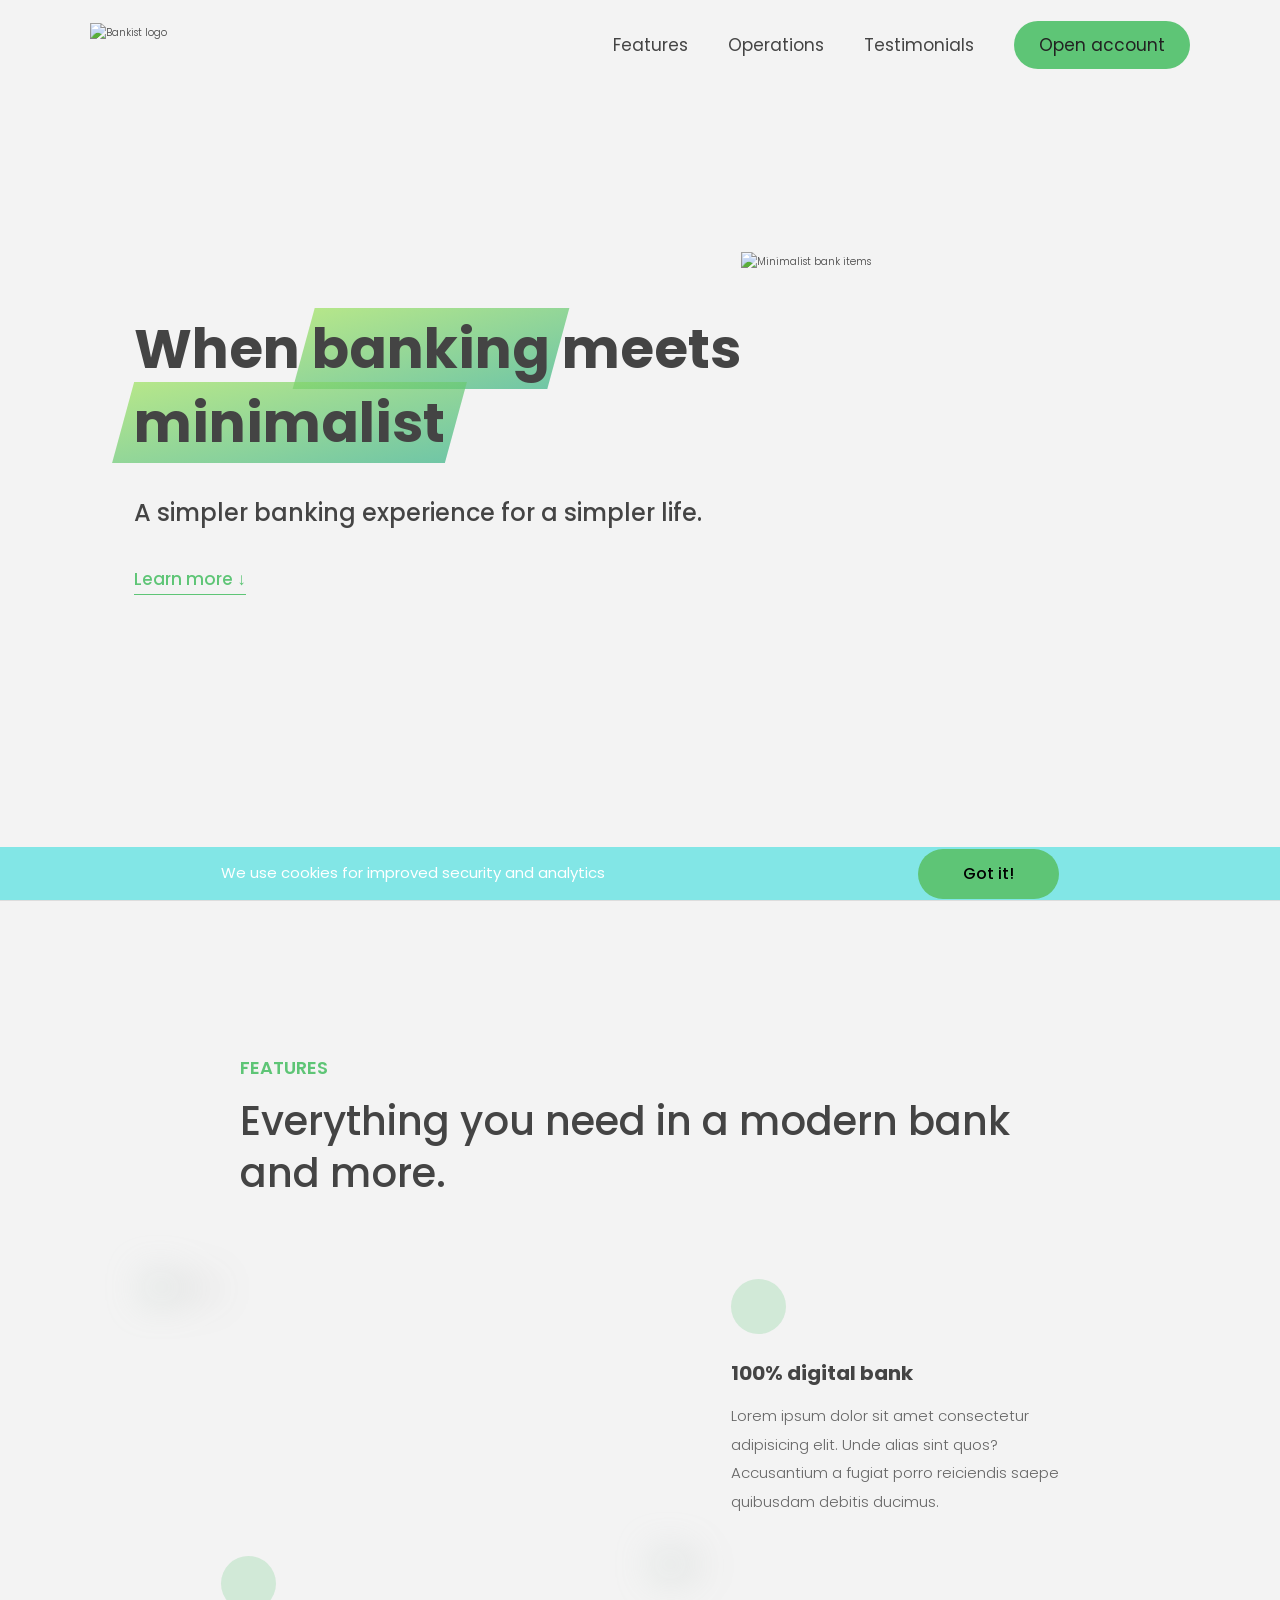
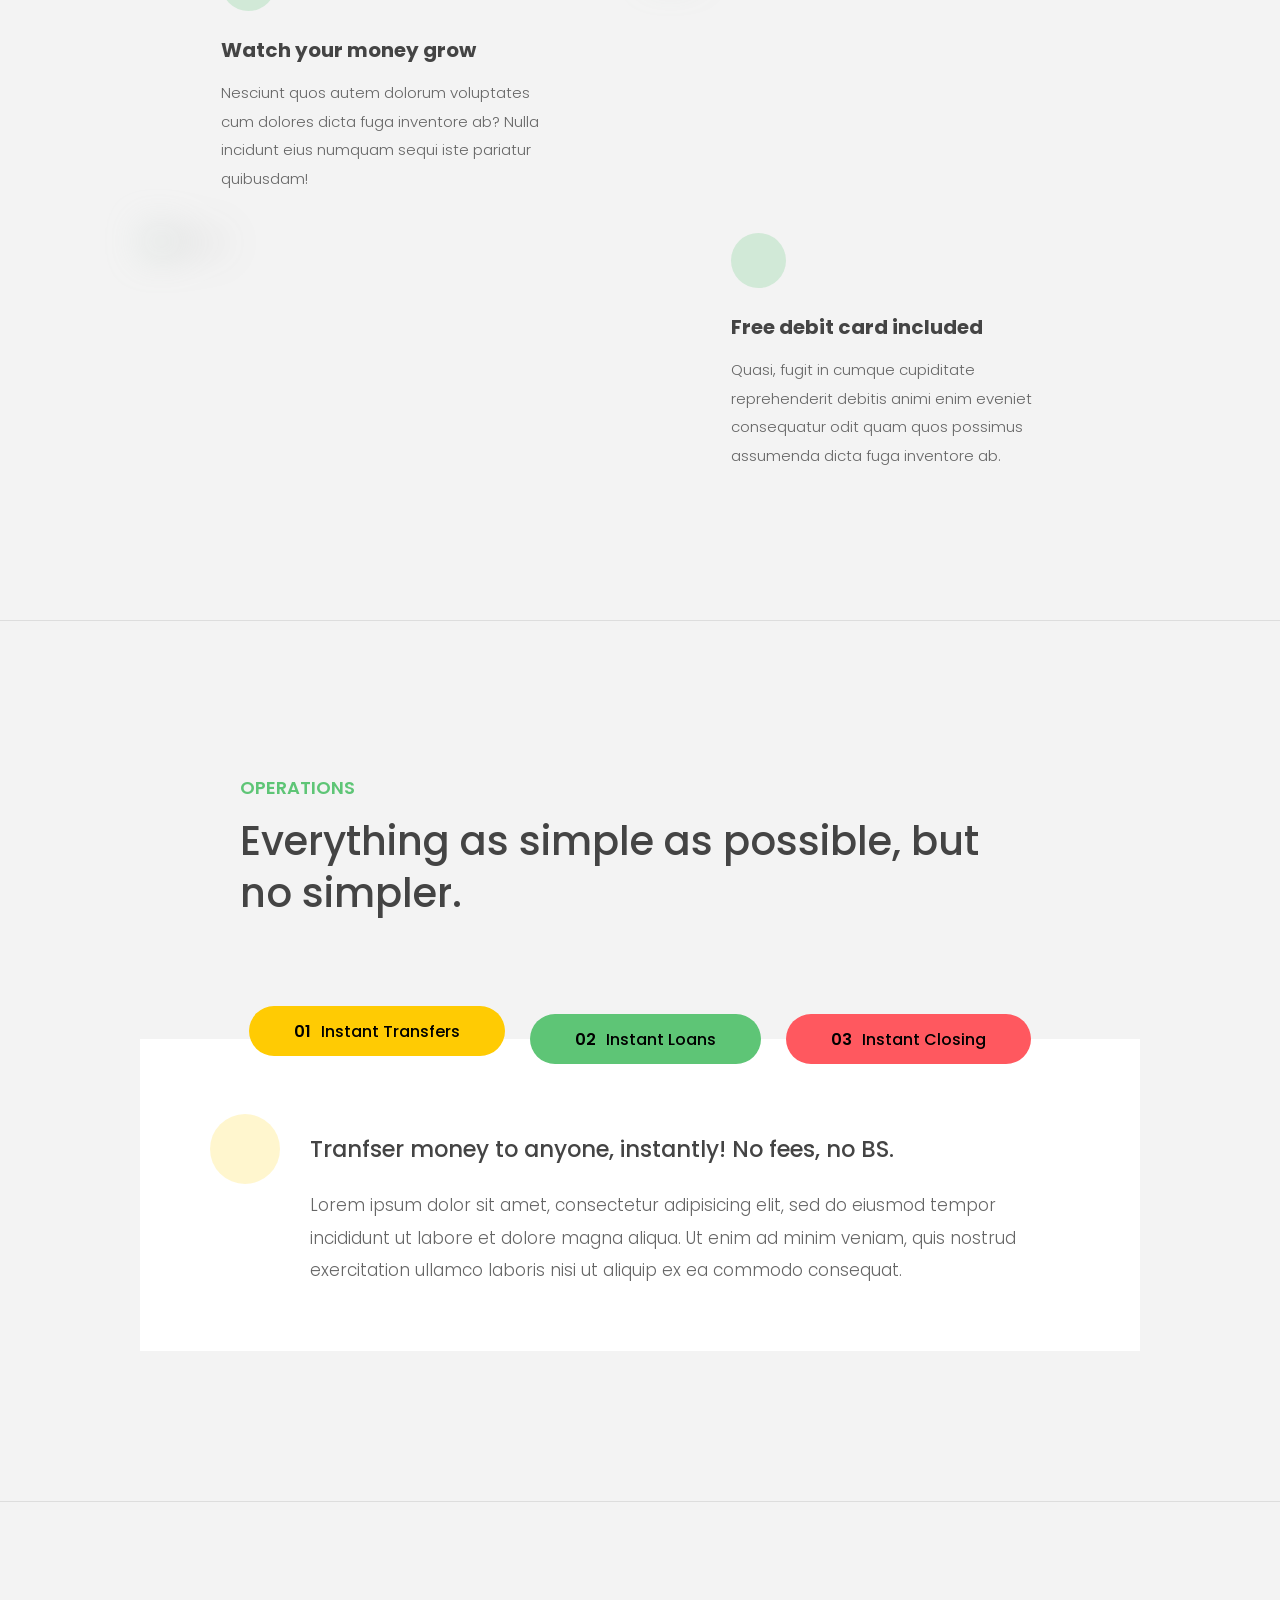
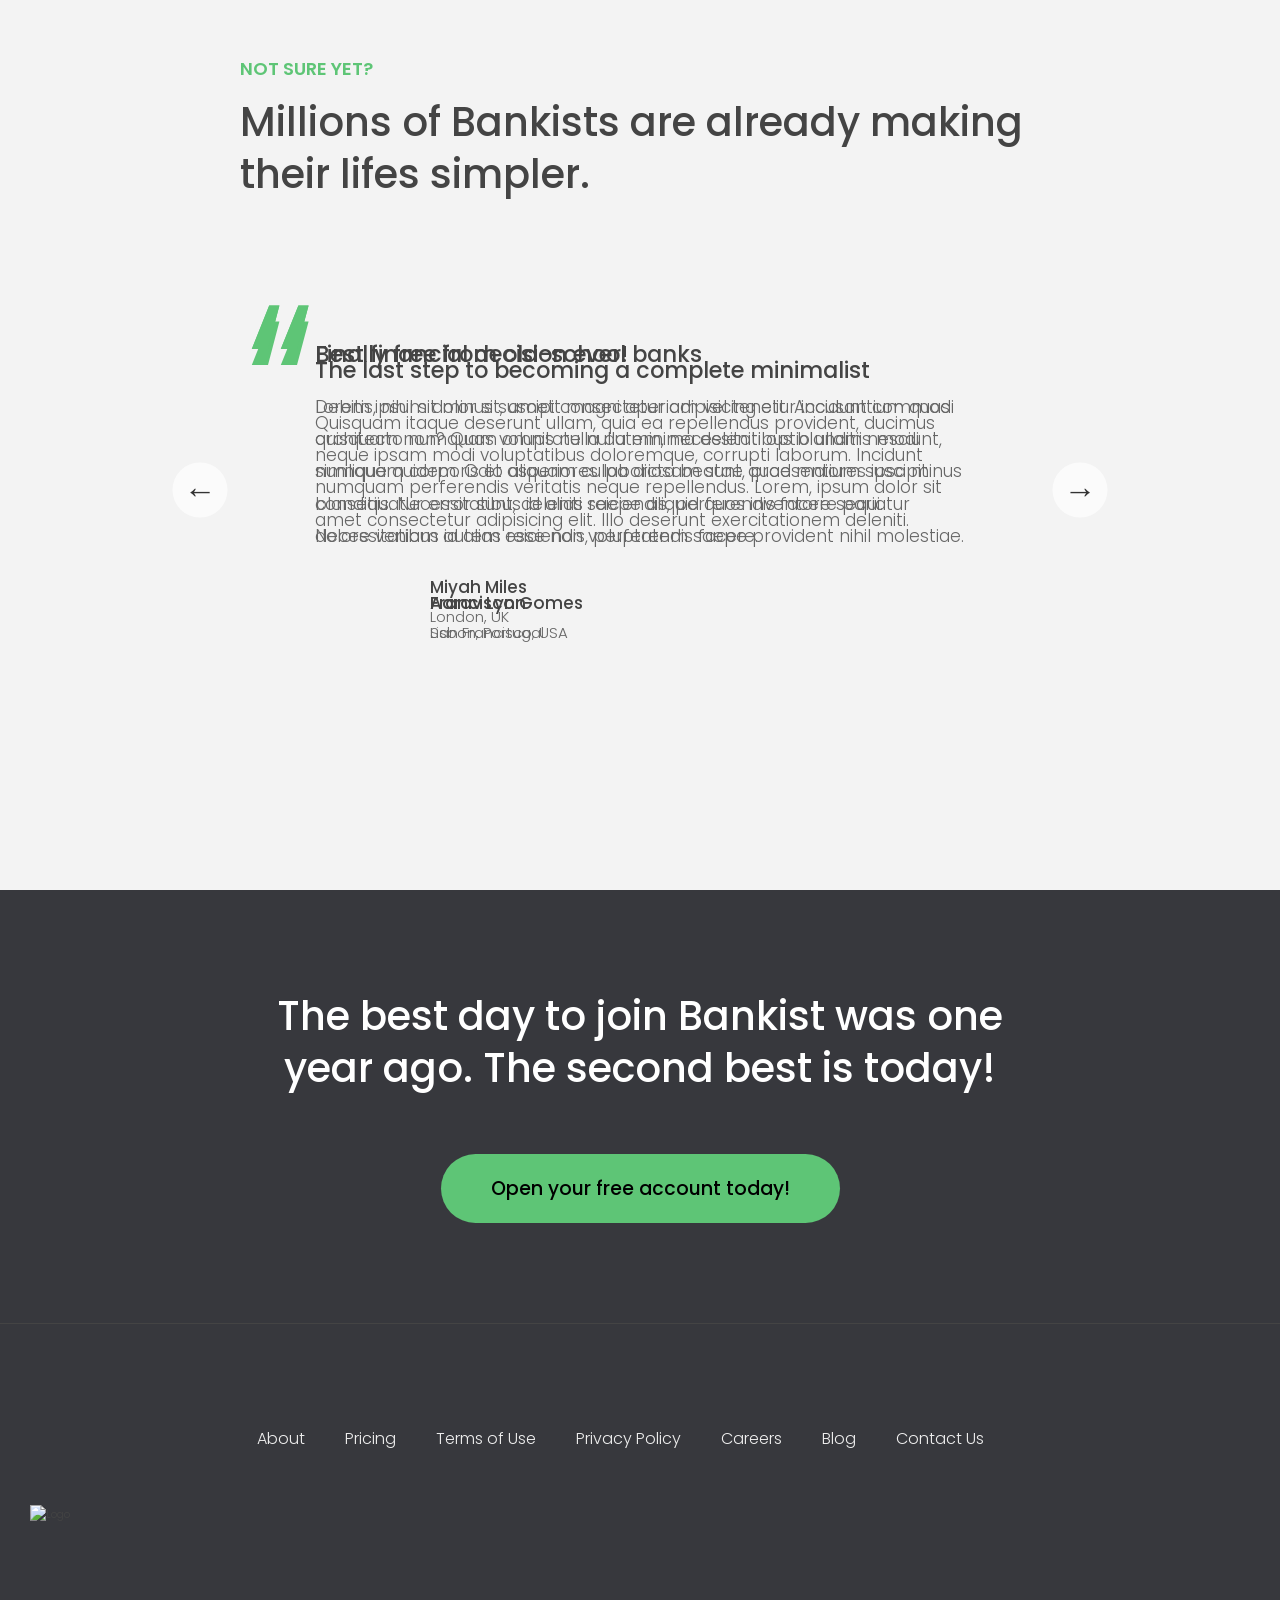
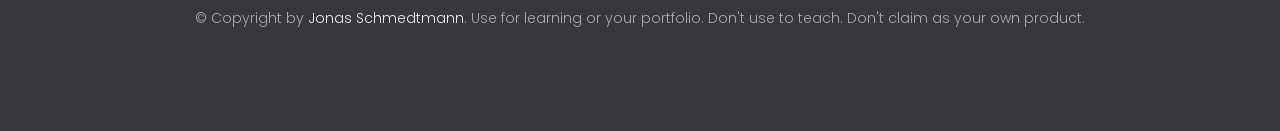
==== 13-Advanced-DOM-Bankist/starter/index.html @ be5c70af "New Commit" ====
<!doctype html>
<html lang="en">
  <head>
    <meta charset="UTF-8" />
    <meta name="viewport" content="width=device-width, initial-scale=1.0" />
    <meta http-equiv="X-UA-Compatible" content="ie=edge" />
    <link rel="shortcut icon" type="image/png" href="img/icon.png" />

    <link
      href="https://fonts.googleapis.com/css?family=Poppins:300,400,500,600&display=swap"
      rel="stylesheet"
    />
    <link rel="stylesheet" href="style.css" />
    <title>Bankist | When Banking meets Minimalist</title>
  </head>
  <body>
    <header class="header">
      <nav class="nav">
        <img
          src="img/logo.png"
          alt="Bankist logo"
          class="nav__logo"
          id="logo"
        />
        <ul class="nav__links">
          <li class="nav__item">
            <a class="nav__link" href="#section--1">Features</a>
          </li>
          <li class="nav__item">
            <a class="nav__link" href="#section--2">Operations</a>
          </li>
          <li class="nav__item">
            <a class="nav__link" href="#section--3">Testimonials</a>
          </li>
          <li class="nav__item">
            <a class="nav__link nav__link--btn btn--show-modal" href="#"
              >Open account</a
            >
          </li>
        </ul>
      </nav>

      <div class="header__title">
        <h1>
          When
          <!-- Green highlight effect -->
          <span class="highlight">banking</span>
          meets<br />
          <span class="highlight">minimalist</span>
        </h1>
        <h4>A simpler banking experience for a simpler life.</h4>
        <button class="btn--text btn--scroll-to">Learn more &DownArrow;</button>
        <img
          src="img/hero.png"
          class="header__img"
          alt="Minimalist bank items"
        />
      </div>
    </header>

    <section class="section" id="section--1">
      <div class="section__title">
        <h2 class="section__description">Features</h2>
        <h3 class="section__header">
          Everything you need in a modern bank and more.
        </h3>
      </div>

      <div class="features">
        <img
          src="img/digital-lazy.jpg"
          data-src="img/digital.jpg"
          alt="Computer"
          class="features__img lazy-img"
        />
        <div class="features__feature">
          <div class="features__icon">
            <svg>
              <use xlink:href="img/icons.svg#icon-monitor"></use>
            </svg>
          </div>
          <h5 class="features__header">100% digital bank</h5>
          <p>
            Lorem ipsum dolor sit amet consectetur adipisicing elit. Unde alias
            sint quos? Accusantium a fugiat porro reiciendis saepe quibusdam
            debitis ducimus.
          </p>
        </div>

        <div class="features__feature">
          <div class="features__icon">
            <svg>
              <use xlink:href="img/icons.svg#icon-trending-up"></use>
            </svg>
          </div>
          <h5 class="features__header">Watch your money grow</h5>
          <p>
            Nesciunt quos autem dolorum voluptates cum dolores dicta fuga
            inventore ab? Nulla incidunt eius numquam sequi iste pariatur
            quibusdam!
          </p>
        </div>
        <img
          src="img/grow-lazy.jpg"
          data-src="img/grow.jpg"
          alt="Plant"
          class="features__img lazy-img"
        />

        <img
          src="img/card-lazy.jpg"
          data-src="img/card.jpg"
          alt="Credit card"
          class="features__img lazy-img"
        />
        <div class="features__feature">
          <div class="features__icon">
            <svg>
              <use xlink:href="img/icons.svg#icon-credit-card"></use>
            </svg>
          </div>
          <h5 class="features__header">Free debit card included</h5>
          <p>
            Quasi, fugit in cumque cupiditate reprehenderit debitis animi enim
            eveniet consequatur odit quam quos possimus assumenda dicta fuga
            inventore ab.
          </p>
        </div>
      </div>
    </section>

    <section class="section" id="section--2">
      <div class="section__title">
        <h2 class="section__description">Operations</h2>
        <h3 class="section__header">
          Everything as simple as possible, but no simpler.
        </h3>
      </div>

      <div class="operations">
        <div class="operations__tab-container">
          <button
            class="btn operations__tab operations__tab--1 operations__tab--active"
            data-tab="1"
          >
            <span>01</span>Instant Transfers
          </button>
          <button class="btn operations__tab operations__tab--2" data-tab="2">
            <span>02</span>Instant Loans
          </button>
          <button class="btn operations__tab operations__tab--3" data-tab="3">
            <span>03</span>Instant Closing
          </button>
        </div>
        <div
          class="operations__content operations__content--1 operations__content--active"
        >
          <div class="operations__icon operations__icon--1">
            <svg>
              <use xlink:href="img/icons.svg#icon-upload"></use>
            </svg>
          </div>
          <h5 class="operations__header">
            Tranfser money to anyone, instantly! No fees, no BS.
          </h5>
          <p>
            Lorem ipsum dolor sit amet, consectetur adipisicing elit, sed do
            eiusmod tempor incididunt ut labore et dolore magna aliqua. Ut enim
            ad minim veniam, quis nostrud exercitation ullamco laboris nisi ut
            aliquip ex ea commodo consequat.
          </p>
        </div>

        <div class="operations__content operations__content--2">
          <div class="operations__icon operations__icon--2">
            <svg>
              <use xlink:href="img/icons.svg#icon-home"></use>
            </svg>
          </div>
          <h5 class="operations__header">
            Buy a home or make your dreams come true, with instant loans.
          </h5>
          <p>
            Duis aute irure dolor in reprehenderit in voluptate velit esse
            cillum dolore eu fugiat nulla pariatur. Excepteur sint occaecat
            cupidatat non proident, sunt in culpa qui officia deserunt mollit
            anim id est laborum.
          </p>
        </div>
        <div class="operations__content operations__content--3">
          <div class="operations__icon operations__icon--3">
            <svg>
              <use xlink:href="img/icons.svg#icon-user-x"></use>
            </svg>
          </div>
          <h5 class="operations__header">
            No longer need your account? No problem! Close it instantly.
          </h5>
          <p>
            Excepteur sint occaecat cupidatat non proident, sunt in culpa qui
            officia deserunt mollit anim id est laborum. Ut enim ad minim
            veniam, quis nostrud exercitation ullamco laboris nisi ut aliquip ex
            ea commodo consequat.
          </p>
        </div>
      </div>
    </section>

    <section class="section" id="section--3">
      <div class="section__title section__title--testimonials">
        <h2 class="section__description">Not sure yet?</h2>
        <h3 class="section__header">
          Millions of Bankists are already making their lifes simpler.
        </h3>
      </div>

      <div class="slider">
        <div class="slide slide--1">
          <div class="testimonial">
            <h5 class="testimonial__header">Best financial decision ever!</h5>
            <blockquote class="testimonial__text">
              Lorem ipsum dolor sit, amet consectetur adipisicing elit.
              Accusantium quas quisquam non? Quas voluptate nulla minima
              deleniti optio ullam nesciunt, numquam corporis et asperiores
              laboriosam sunt, praesentium suscipit blanditiis. Necessitatibus
              id alias reiciendis, perferendis facere pariatur dolore veniam
              autem esse non voluptatem saepe provident nihil molestiae.
            </blockquote>
            <address class="testimonial__author">
              <img src="img/user-1.jpg" alt="" class="testimonial__photo" />
              <h6 class="testimonial__name">Aarav Lynn</h6>
              <p class="testimonial__location">San Francisco, USA</p>
            </address>
          </div>
        </div>

        <div class="slide slide--2">
          <div class="testimonial">
            <h5 class="testimonial__header">
              The last step to becoming a complete minimalist
            </h5>
            <blockquote class="testimonial__text">
              Quisquam itaque deserunt ullam, quia ea repellendus provident,
              ducimus neque ipsam modi voluptatibus doloremque, corrupti
              laborum. Incidunt numquam perferendis veritatis neque repellendus.
              Lorem, ipsum dolor sit amet consectetur adipisicing elit. Illo
              deserunt exercitationem deleniti.
            </blockquote>
            <address class="testimonial__author">
              <img src="img/user-2.jpg" alt="" class="testimonial__photo" />
              <h6 class="testimonial__name">Miyah Miles</h6>
              <p class="testimonial__location">London, UK</p>
            </address>
          </div>
        </div>

        <div class="slide slide--3">
          <div class="testimonial">
            <h5 class="testimonial__header">
              Finally free from old-school banks
            </h5>
            <blockquote class="testimonial__text">
              Debitis, nihil sit minus suscipit magni aperiam vel tenetur
              incidunt commodi architecto numquam omnis nulla autem,
              necessitatibus blanditiis modi similique quidem. Odio aliquam
              culpa dicta beatae quod maiores ipsa minus consequatur error sunt,
              deleniti saepe aliquid quos inventore sequi. Necessitatibus id
              alias reiciendis, perferendis facere.
            </blockquote>
            <address class="testimonial__author">
              <img src="img/user-3.jpg" alt="" class="testimonial__photo" />
              <h6 class="testimonial__name">Francisco Gomes</h6>
              <p class="testimonial__location">Lisbon, Portugal</p>
            </address>
          </div>
        </div>

        <!-- <div class="slide"><img src="img/img-1.jpg" alt="Photo 1" /></div>
        <div class="slide"><img src="img/img-2.jpg" alt="Photo 2" /></div>
        <div class="slide"><img src="img/img-3.jpg" alt="Photo 3" /></div>
        <div class="slide"><img src="img/img-4.jpg" alt="Photo 4" /></div> -->
        <button class="slider__btn slider__btn--left">&larr;</button>
        <button class="slider__btn slider__btn--right">&rarr;</button>
        <div class="dots"></div>
      </div>
    </section>

    <section class="section section--sign-up">
      <div class="section__title">
        <h3 class="section__header">
          The best day to join Bankist was one year ago. The second best is
          today!
        </h3>
      </div>
      <button class="btn btn--show-modal">Open your free account today!</button>
    </section>

    <footer class="footer">
      <ul class="footer__nav">
        <li class="footer__item">
          <a class="footer__link" href="#">About</a>
        </li>
        <li class="footer__item">
          <a class="footer__link" href="#">Pricing</a>
        </li>
        <li class="footer__item">
          <a class="footer__link" href="#">Terms of Use</a>
        </li>
        <li class="footer__item">
          <a class="footer__link" href="#">Privacy Policy</a>
        </li>
        <li class="footer__item">
          <a class="footer__link" href="#">Careers</a>
        </li>
        <li class="footer__item">
          <a class="footer__link" href="#">Blog</a>
        </li>
        <li class="footer__item">
          <a class="footer__link" href="#">Contact Us</a>
        </li>
      </ul>
      <img src="img/icon.png" alt="Logo" class="footer__logo" />
      <p class="footer__copyright">
        &copy; Copyright by
        <a
          class="footer__link twitter-link"
          target="_blank"
          href="https://twitter.com/jonasschmedtman"
          >Jonas Schmedtmann</a
        >. Use for learning or your portfolio. Don't use to teach. Don't claim
        as your own product.
      </p>
    </footer>

    <div class="modal hidden">
      <button class="btn--close-modal">&times;</button>
      <h2 class="modal__header">
        Open your bank account <br />
        in just <span class="highlight">5 minutes</span>
      </h2>
      <form class="modal__form">
        <label>First Name</label>
        <input type="text" />
        <label>Last Name</label>
        <input type="text" />
        <label>Email Address</label>
        <input type="email" />
        <button class="btn">Next step &rarr;</button>
      </form>
    </div>
    <div class="overlay hidden"></div>

    <script src="script.js"></script>
  </body>
</html>
---- 13-Advanced-DOM-Bankist/starter/style.css ----
/* The page is NOT responsive. You can implement responsiveness yourself if you wanna have some fun 😃 */

:root {
  --color-primary: #5ec576;
  --color-secondary: #ffcb03;
  --color-tertiary: #ff585f;
  --color-primary-darker: #4bbb7d;
  --color-secondary-darker: #ffbb00;
  --color-tertiary-darker: #fd424b;
  --color-primary-opacity: #5ec5763a;
  --color-secondary-opacity: #ffcd0331;
  --color-tertiary-opacity: #ff58602d;
  --gradient-primary: linear-gradient(to top left, #39b385, #9be15d);
  --gradient-secondary: linear-gradient(to top left, #ffb003, #ffcb03);
}

* {
  margin: 0;
  padding: 0;
  box-sizing: inherit;
}

html {
  font-size: 62.5%;
  box-sizing: border-box;
}

body {
  font-family: 'Poppins', sans-serif;
  font-weight: 300;
  color: #444;
  line-height: 1.9;
  background-color: #f3f3f3;
}

/* GENERAL ELEMENTS */
.section {
  padding: 15rem 3rem;
  border-top: 1px solid #ddd;

  transition:
    transform 1s,
    opacity 1s;
}

.section--hidden {
  opacity: 0;
  transform: translateY(8rem);
}

.section__title {
  max-width: 80rem;
  margin: 0 auto 8rem auto;
}

.section__description {
  font-size: 1.8rem;
  font-weight: 600;
  text-transform: uppercase;
  color: var(--color-primary);
  margin-bottom: 1rem;
}

.section__header {
  font-size: 4rem;
  line-height: 1.3;
  font-weight: 500;
}

.btn {
  display: inline-block;
  background-color: var(--color-primary);
  font-size: 1.6rem;
  font-family: inherit;
  font-weight: 500;
  border: none;
  padding: 1.25rem 4.5rem;
  border-radius: 10rem;
  cursor: pointer;
  transition: all 0.3s;
}

.btn:hover {
  background-color: var(--color-primary-darker);
}

.btn--text {
  display: inline-block;
  background: none;
  font-size: 1.7rem;
  font-family: inherit;
  font-weight: 500;
  color: var(--color-primary);
  border: none;
  border-bottom: 1px solid currentColor;
  padding-bottom: 2px;
  cursor: pointer;
  transition: all 0.3s;
}

p {
  color: #666;
}

/* This is BAD for accessibility! Don't do in the real world! */
button:focus {
  outline: none;
}

img {
  transition: filter 0.5s;
}

.lazy-img {
  filter: blur(20px);
}

/* NAVIGATION */
.nav {
  display: flex;
  justify-content: space-between;
  align-items: center;
  height: 9rem;
  width: 100%;
  padding: 0 6rem;
  z-index: 100;
}

/* nav and stickly class at the same time */
.nav.sticky {
  position: fixed;
  background-color: rgba(255, 255, 255, 0.95);
}

.nav__logo {
  height: 4.5rem;
  transition: all 0.3s;
}

.nav__links {
  display: flex;
  align-items: center;
  list-style: none;
}

.nav__item {
  margin-left: 4rem;
}

.nav__link:link,
.nav__link:visited {
  font-size: 1.7rem;
  font-weight: 400;
  color: inherit;
  text-decoration: none;
  display: block;
  transition: all 0.3s;
}

.nav__link--btn:link,
.nav__link--btn:visited {
  padding: 0.8rem 2.5rem;
  border-radius: 3rem;
  background-color: var(--color-primary);
  color: #222;
}

.nav__link--btn:hover,
.nav__link--btn:active {
  color: inherit;
  background-color: var(--color-primary-darker);
  color: #333;
}

/* HEADER */
.header {
  padding: 0 3rem;
  height: 100vh;
  display: flex;
  flex-direction: column;
  align-items: center;
}

.header__title {
  flex: 1;

  max-width: 115rem;
  display: grid;
  grid-template-columns: 3fr 2fr;
  row-gap: 3rem;
  align-content: center;
  justify-content: center;

  align-items: start;
  justify-items: start;
}

h1 {
  font-size: 5.5rem;
  line-height: 1.35;
}

h4 {
  font-size: 2.4rem;
  font-weight: 500;
}

.header__img {
  width: 100%;
  grid-column: 2 / 3;
  grid-row: 1 / span 4;
  transform: translateY(-6rem);
}

.highlight {
  position: relative;
}

.highlight::after {
  display: block;
  content: '';
  position: absolute;
  bottom: 0;
  left: 0;
  height: 100%;
  width: 100%;
  z-index: -1;
  opacity: 0.7;
  transform: scale(1.07, 1.05) skewX(-15deg);
  background-image: var(--gradient-primary);
}

/* FEATURES */
.features {
  display: grid;
  grid-template-columns: 1fr 1fr;
  gap: 4rem;
  margin: 0 12rem;
}

.features__img {
  width: 100%;
}

.features__feature {
  align-self: center;
  justify-self: center;
  width: 70%;
  font-size: 1.5rem;
}

.features__icon {
  display: flex;
  align-items: center;
  justify-content: center;
  background-color: var(--color-primary-opacity);
  height: 5.5rem;
  width: 5.5rem;
  border-radius: 50%;
  margin-bottom: 2rem;
}

.features__icon svg {
  height: 2.5rem;
  width: 2.5rem;
  fill: var(--color-primary);
}

.features__header {
  font-size: 2rem;
  margin-bottom: 1rem;
}

/* OPERATIONS */
.operations {
  max-width: 100rem;
  margin: 12rem auto 0 auto;

  background-color: #fff;
}

.operations__tab-container {
  display: flex;
  justify-content: center;
}

.operations__tab {
  margin-right: 2.5rem;
  transform: translateY(-50%);
}

.operations__tab span {
  margin-right: 1rem;
  font-weight: 600;
  display: inline-block;
}

.operations__tab--1 {
  background-color: var(--color-secondary);
}

.operations__tab--1:hover {
  background-color: var(--color-secondary-darker);
}

.operations__tab--3 {
  background-color: var(--color-tertiary);
  margin: 0;
}

.operations__tab--3:hover {
  background-color: var(--color-tertiary-darker);
}

.operations__tab--active {
  transform: translateY(-66%);
}

.operations__content {
  display: none;

  /* JUST PRESENTATIONAL */
  font-size: 1.7rem;
  padding: 2.5rem 7rem 6.5rem 7rem;
}

.operations__content--active {
  display: grid;
  grid-template-columns: 7rem 1fr;
  column-gap: 3rem;
  row-gap: 0.5rem;
}

.operations__header {
  font-size: 2.25rem;
  font-weight: 500;
  align-self: center;
}

.operations__icon {
  display: flex;
  align-items: center;
  justify-content: center;
  height: 7rem;
  width: 7rem;
  border-radius: 50%;
}

.operations__icon svg {
  height: 2.75rem;
  width: 2.75rem;
}

.operations__content p {
  grid-column: 2;
}

.operations__icon--1 {
  background-color: var(--color-secondary-opacity);
}
.operations__icon--2 {
  background-color: var(--color-primary-opacity);
}
.operations__icon--3 {
  background-color: var(--color-tertiary-opacity);
}
.operations__icon--1 svg {
  fill: var(--color-secondary-darker);
}
.operations__icon--2 svg {
  fill: var(--color-primary);
}
.operations__icon--3 svg {
  fill: var(--color-tertiary);
}

/* SLIDER */
.slider {
  max-width: 100rem;
  height: 50rem;
  margin: 0 auto;
  position: relative;

  /* IN THE END */
  overflow: hidden;
}

.slide {
  position: absolute;
  top: 0;
  width: 100%;
  height: 50rem;

  display: flex;
  align-items: center;
  justify-content: center;

  /* THIS creates the animation! */
  transition: transform 1s;
}

.slide > img {
  /* Only for images that have different size than slide */
  width: 100%;
  height: 100%;
  object-fit: cover;
}

.slider__btn {
  position: absolute;
  top: 50%;
  z-index: 10;

  border: none;
  background: rgba(255, 255, 255, 0.7);
  font-family: inherit;
  color: #333;
  border-radius: 50%;
  height: 5.5rem;
  width: 5.5rem;
  font-size: 3.25rem;
  cursor: pointer;
}

.slider__btn--left {
  left: 6%;
  transform: translate(-50%, -50%);
}

.slider__btn--right {
  right: 6%;
  transform: translate(50%, -50%);
}

.dots {
  position: absolute;
  bottom: 5%;
  left: 50%;
  transform: translateX(-50%);
  display: flex;
}

.dots__dot {
  border: none;
  background-color: #b9b9b9;
  opacity: 0.7;
  height: 1rem;
  width: 1rem;
  border-radius: 50%;
  margin-right: 1.75rem;
  cursor: pointer;
  transition: all 0.5s;

  /* Only necessary when overlying images */
  /* box-shadow: 0 0.6rem 1.5rem rgba(0, 0, 0, 0.7); */
}

.dots__dot:last-child {
  margin: 0;
}

.dots__dot--active {
  /* background-color: #fff; */
  background-color: #888;
  opacity: 1;
}

/* TESTIMONIALS */
.testimonial {
  width: 65%;
  position: relative;
}

.testimonial::before {
  content: '\201C';
  position: absolute;
  top: -5.7rem;
  left: -6.8rem;
  line-height: 1;
  font-size: 20rem;
  font-family: inherit;
  color: var(--color-primary);
  z-index: -1;
}

.testimonial__header {
  font-size: 2.25rem;
  font-weight: 500;
  margin-bottom: 1.5rem;
}

.testimonial__text {
  font-size: 1.7rem;
  margin-bottom: 3.5rem;
  color: #666;
}

.testimonial__author {
  margin-left: 3rem;
  font-style: normal;

  display: grid;
  grid-template-columns: 6.5rem 1fr;
  column-gap: 2rem;
}

.testimonial__photo {
  grid-row: 1 / span 2;
  width: 6.5rem;
  border-radius: 50%;
}

.testimonial__name {
  font-size: 1.7rem;
  font-weight: 500;
  align-self: end;
  margin: 0;
}

.testimonial__location {
  font-size: 1.5rem;
}

.section__title--testimonials {
  margin-bottom: 4rem;
}

/* SIGNUP */
.section--sign-up {
  background-color: #37383d;
  border-top: none;
  border-bottom: 1px solid #444;
  text-align: center;
  padding: 10rem 3rem;
}

.section--sign-up .section__header {
  color: #fff;
  text-align: center;
}

.section--sign-up .section__title {
  margin-bottom: 6rem;
}

.section--sign-up .btn {
  font-size: 1.9rem;
  padding: 2rem 5rem;
}

/* FOOTER */
.footer {
  padding: 10rem 3rem;
  background-color: #37383d;
}

.footer__nav {
  list-style: none;
  display: flex;
  justify-content: center;
  margin-bottom: 5rem;
}

.footer__item {
  margin-right: 4rem;
}

.footer__link {
  font-size: 1.6rem;
  color: #eee;
  text-decoration: none;
}

.footer__logo {
  height: 5rem;
  display: block;
  margin: 0 auto;
  margin-bottom: 5rem;
}

.footer__copyright {
  font-size: 1.4rem;
  color: #aaa;
  text-align: center;
}

.footer__copyright .footer__link {
  font-size: 1.4rem;
}

/* MODAL WINDOW */
.modal {
  position: fixed;
  top: 50%;
  left: 50%;
  transform: translate(-50%, -50%);
  max-width: 60rem;
  background-color: #f3f3f3;
  padding: 5rem 6rem;
  box-shadow: 0 4rem 6rem rgba(0, 0, 0, 0.3);
  z-index: 1000;
  transition: all 0.5s;
}

.overlay {
  position: fixed;
  top: 0;
  left: 0;
  width: 100%;
  height: 100%;
  background-color: rgba(0, 0, 0, 0.5);
  backdrop-filter: blur(4px);
  z-index: 100;
  transition: all 0.5s;
}

.modal__header {
  font-size: 3.25rem;
  margin-bottom: 4.5rem;
  line-height: 1.5;
}

.modal__form {
  margin: 0 3rem;
  display: grid;
  grid-template-columns: 1fr 2fr;
  align-items: center;
  gap: 2.5rem;
}

.modal__form label {
  font-size: 1.7rem;
  font-weight: 500;
}

.modal__form input {
  font-size: 1.7rem;
  padding: 1rem 1.5rem;
  border: 1px solid #ddd;
  border-radius: 0.5rem;
}

.modal__form button {
  grid-column: 1 / span 2;
  justify-self: center;
  margin-top: 1rem;
}

.btn--close-modal {
  font-family: inherit;
  color: inherit;
  position: absolute;
  top: 0.5rem;
  right: 2rem;
  font-size: 4rem;
  cursor: pointer;
  border: none;
  background: none;
}

.hidden {
  visibility: hidden;
  opacity: 0;
}

/* COOKIE MESSAGE */
.cookie-message {
  display: flex;
  align-items: center;
  justify-content: space-evenly;
  width: 100%;
  background-color: white;
  color: #bbb;
  font-size: 1.5rem;
  font-weight: 400;
}
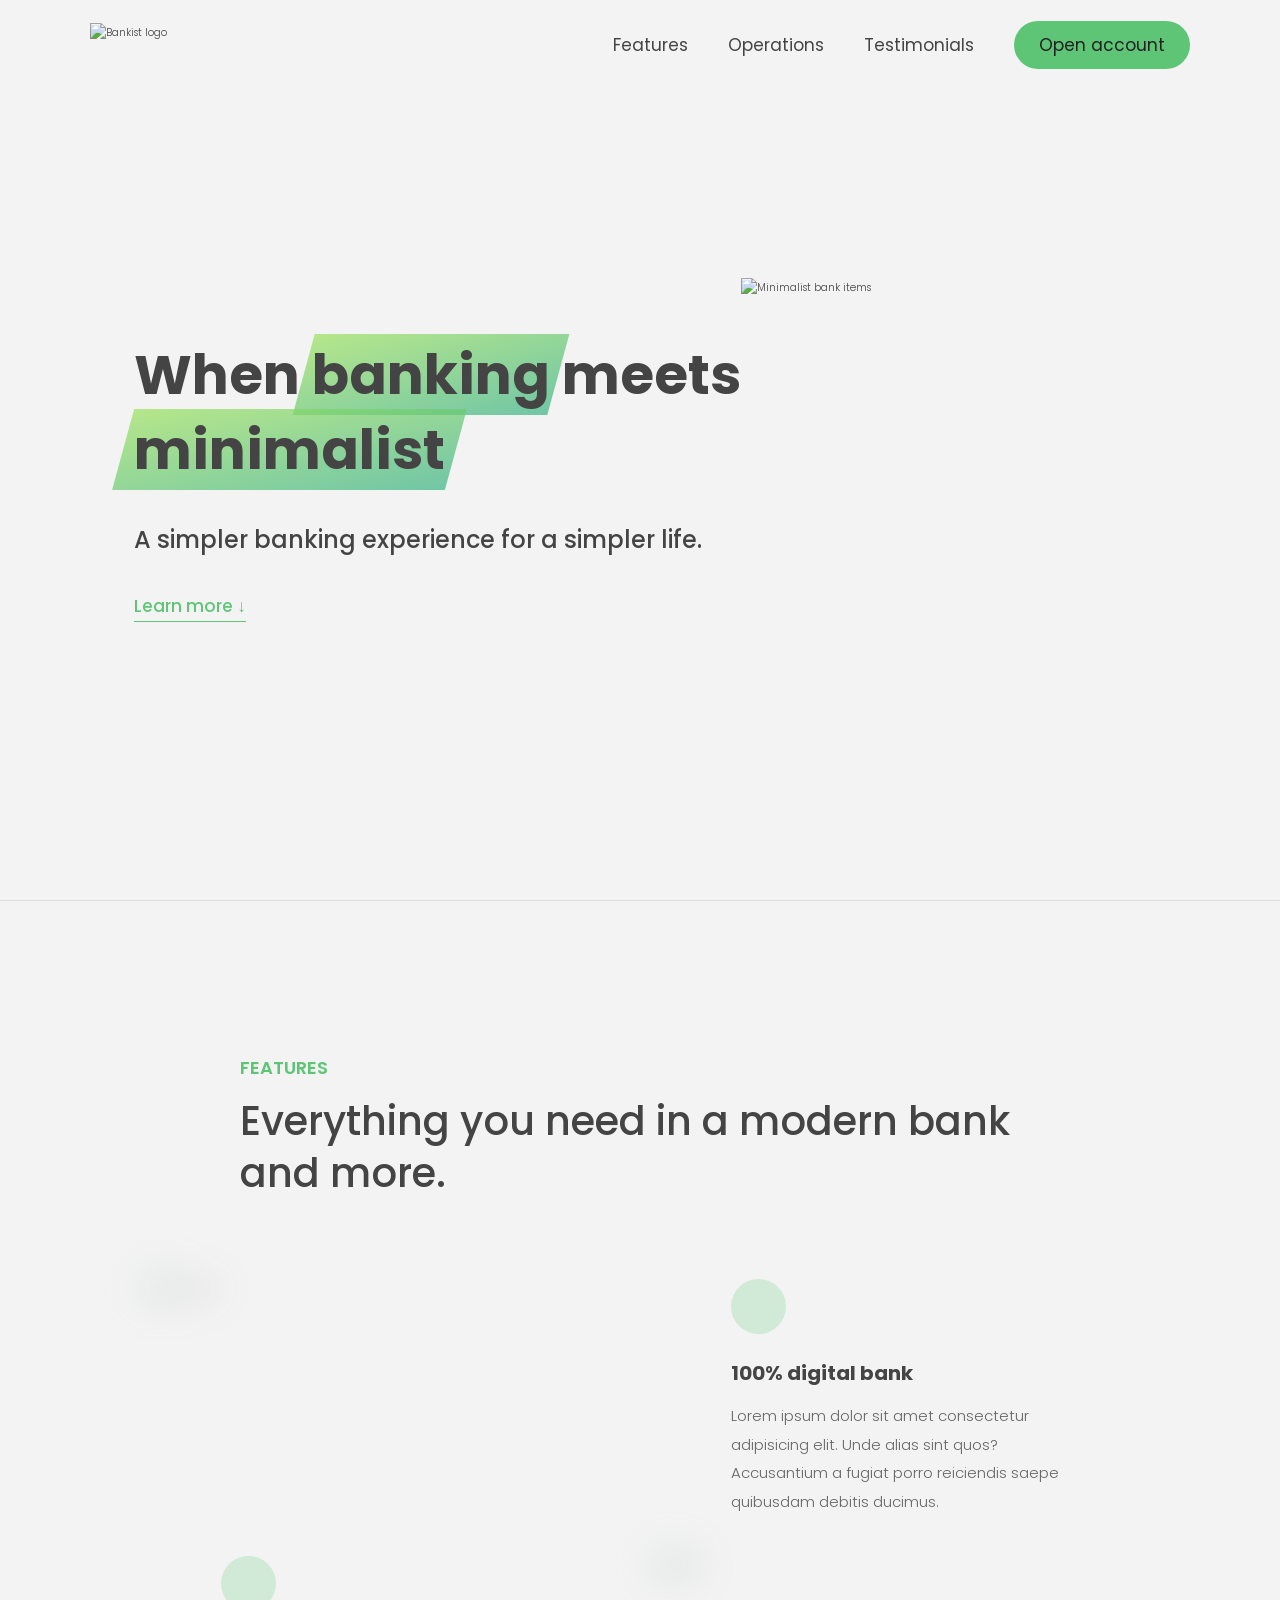
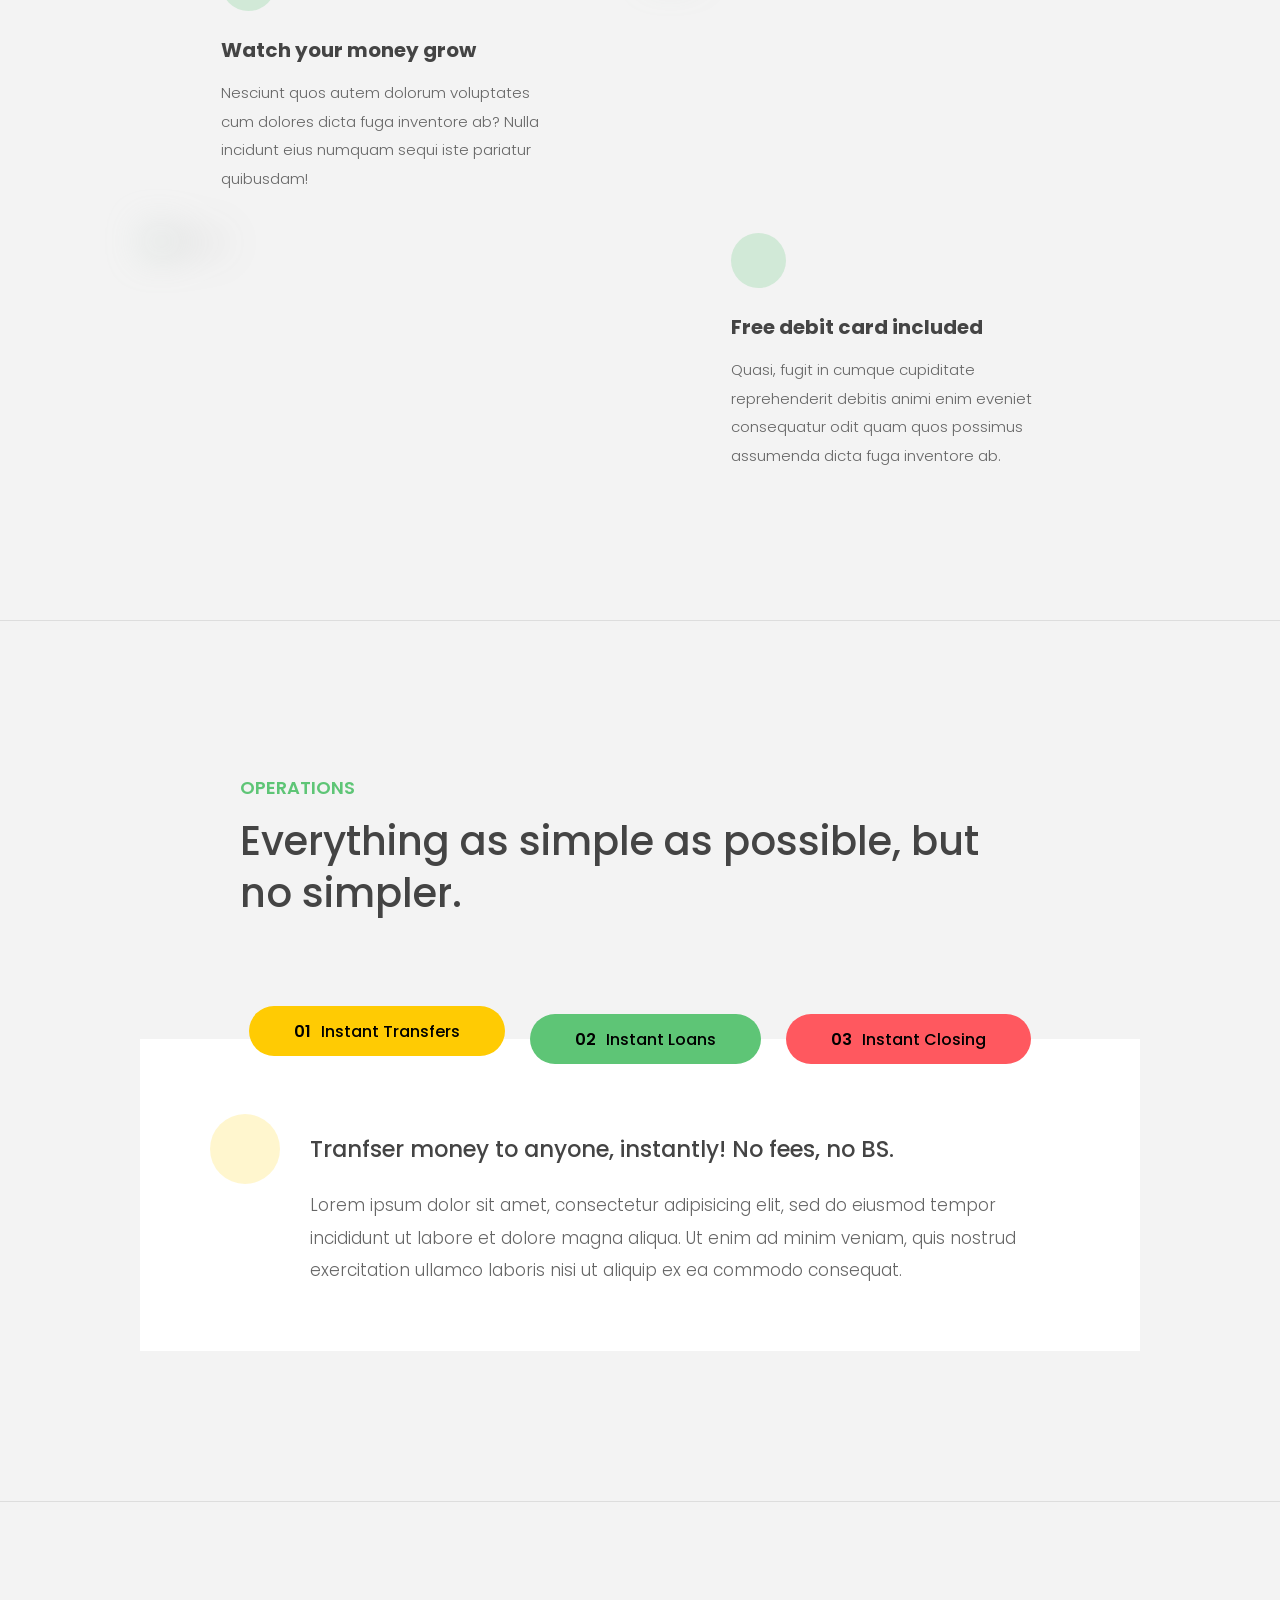
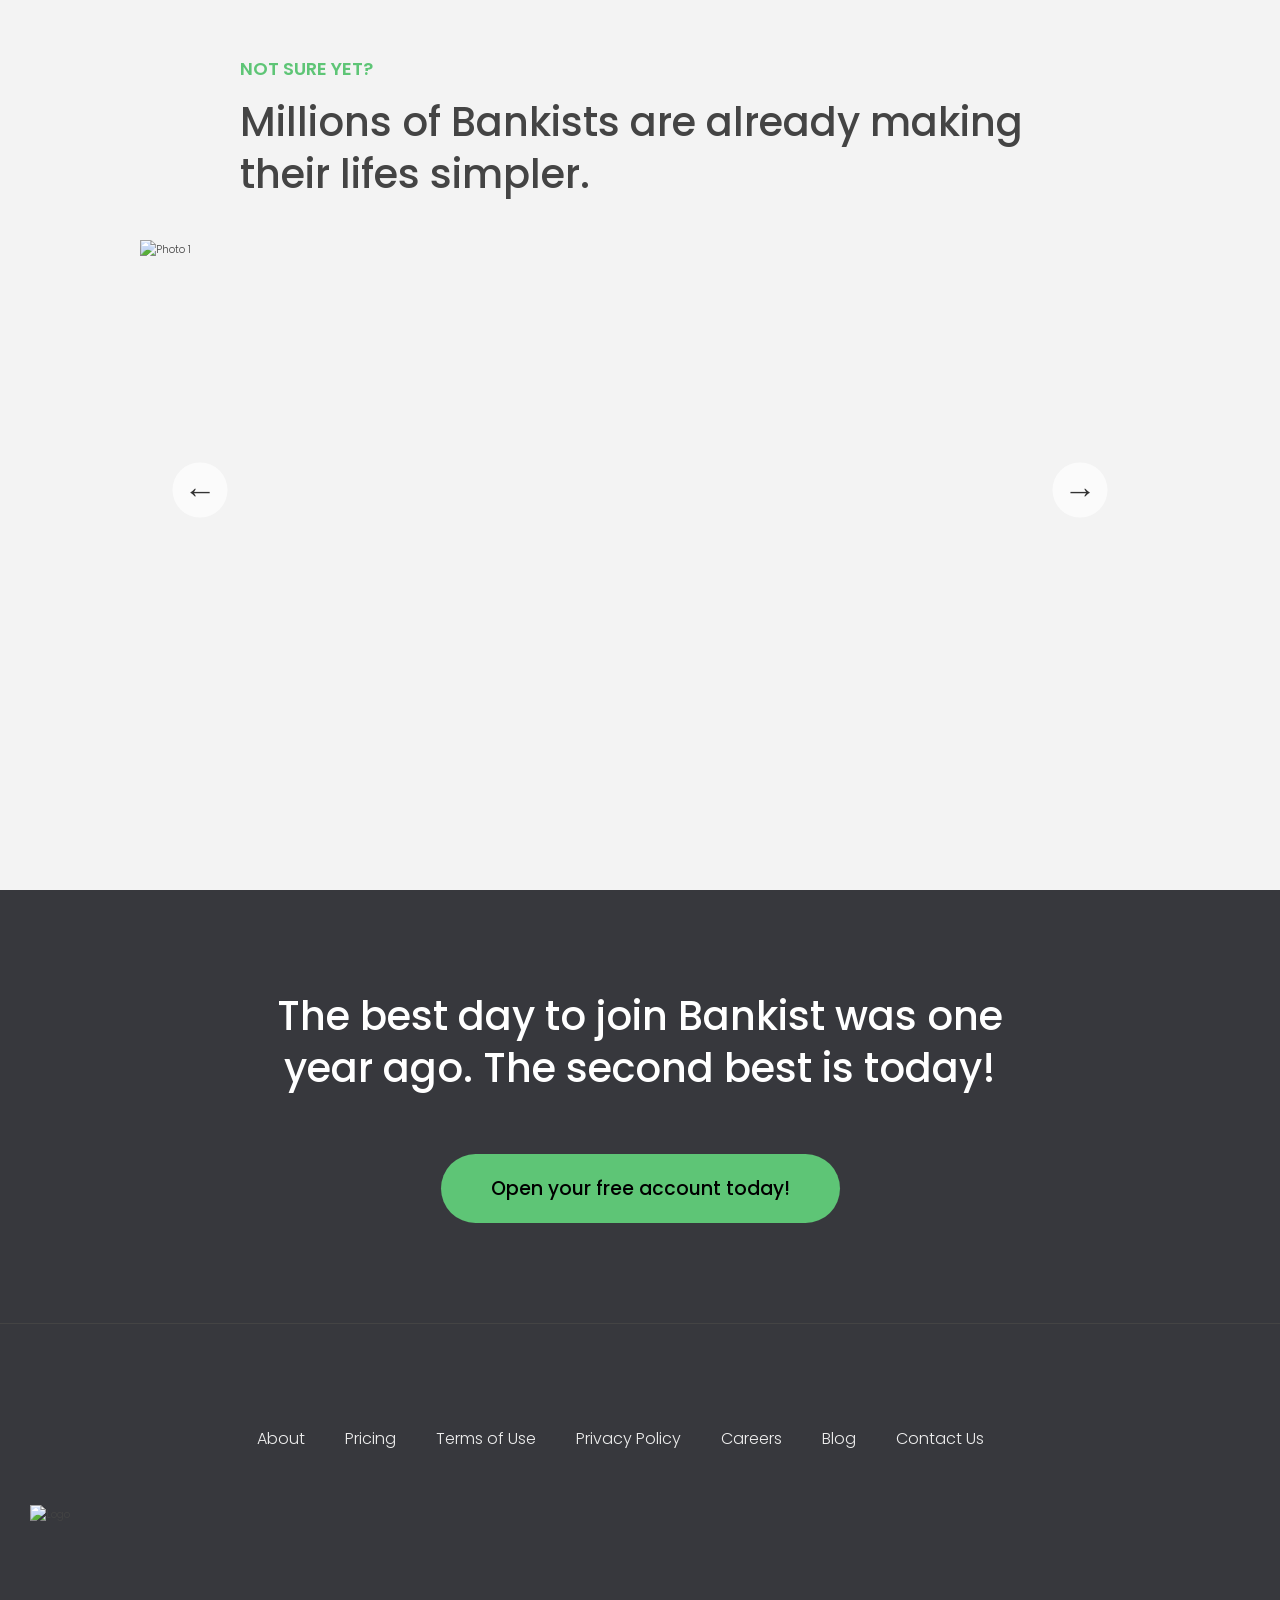
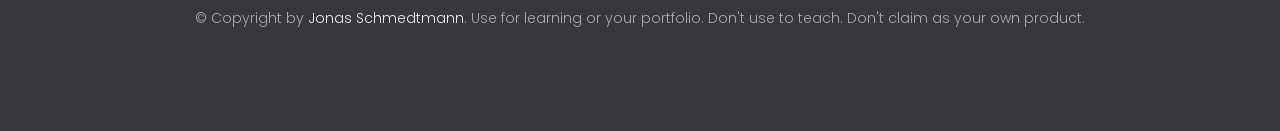
==== commit 9b9202f3: "New Commit" ====
--- a/13-Advanced-DOM-Bankist/starter/index.html
+++ b/13-Advanced-DOM-Bankist/starter/index.html
@@ -215,7 +215,8 @@
       </div>
 
       <div class="slider">
-        <div class="slide slide--1">
+        <!--
+         <div class="slide slide--1">
           <div class="testimonial">
             <h5 class="testimonial__header">Best financial decision ever!</h5>
             <blockquote class="testimonial__text">
@@ -274,11 +275,12 @@
             </address>
           </div>
         </div>
-
-        <!-- <div class="slide"><img src="img/img-1.jpg" alt="Photo 1" /></div>
+        -->
+
+        <div class="slide"><img src="img/img-1.jpg" alt="Photo 1" /></div>
         <div class="slide"><img src="img/img-2.jpg" alt="Photo 2" /></div>
         <div class="slide"><img src="img/img-3.jpg" alt="Photo 3" /></div>
-        <div class="slide"><img src="img/img-4.jpg" alt="Photo 4" /></div> -->
+        <div class="slide"><img src="img/img-4.jpg" alt="Photo 4" /></div>
         <button class="slider__btn slider__btn--left">&larr;</button>
         <button class="slider__btn slider__btn--right">&rarr;</button>
         <div class="dots"></div>
